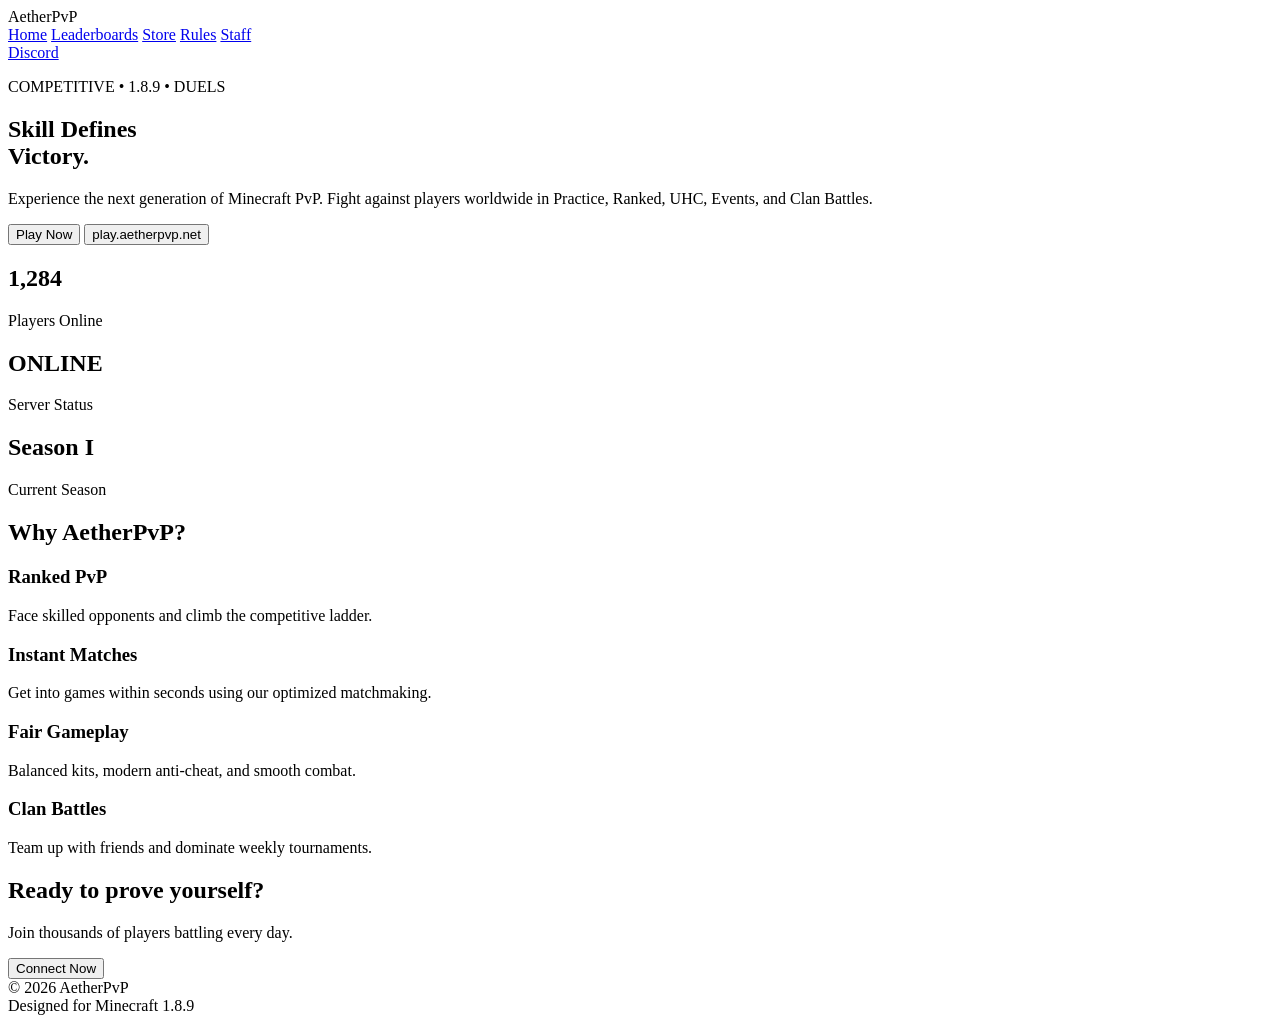
==== index.html @ a4ccf9c7 "Create index.html Add initial homepage" ====
<!DOCTYPE html>
<html lang="en">
<head>
    <meta charset="UTF-8">
    <meta name="viewport" content="width=device-width, initial-scale=1.0">

    <title>AetherPvP | Competitive 1.8.9 PvP</title>

    <link rel="preconnect" href="https://fonts.googleapis.com">
    <link rel="preconnect" href="https://fonts.gstatic.com" crossorigin>

    <link href="https://fonts.googleapis.com/css2?family=Inter:wght@300;400;500;600;700;800&display=swap" rel="stylesheet">

    <link rel="stylesheet" href="assets/css/style.css">
</head>

<body>

<div class="background"></div>

<header>

    <div class="logo">
        Aether<span>PvP</span>
    </div>

    <nav>

        <a href="#">Home</a>
        <a href="#">Leaderboards</a>
        <a href="#">Store</a>
        <a href="#">Rules</a>
        <a href="#">Staff</a>

    </nav>

    <a href="#" class="discord-btn">
        Discord
    </a>

</header>

<section class="hero">

    <div class="hero-content">

        <p class="small-title">
            COMPETITIVE • 1.8.9 • DUELS
        </p>

        <h1>
            Skill Defines<br>Victory.
        </h1>

        <p class="description">

            Experience the next generation of Minecraft PvP.

            Fight against players worldwide in Practice,
            Ranked, UHC, Events, and Clan Battles.

        </p>

        <div class="buttons">

            <button class="play-btn">
                Play Now
            </button>

            <button class="copy-btn" id="copyIP">
                play.aetherpvp.net
            </button>

        </div>

    </div>

</section>

<section class="stats">

    <div class="card">

        <h2 id="playerCount">
            1,284
        </h2>

        <p>
            Players Online
        </p>

    </div>

    <div class="card">

        <h2>
            ONLINE
        </h2>

        <p>
            Server Status
        </p>

    </div>

    <div class="card">

        <h2>
            Season I
        </h2>

        <p>
            Current Season
        </p>

    </div>

</section>

<section class="features">

    <h2>
        Why AetherPvP?
    </h2>

    <div class="feature-grid">

        <div class="feature">

            <h3>
                Ranked PvP
            </h3>

            <p>

                Face skilled opponents and climb the competitive ladder.

            </p>

        </div>

        <div class="feature">

            <h3>
                Instant Matches
            </h3>

            <p>

                Get into games within seconds using our optimized matchmaking.

            </p>

        </div>

        <div class="feature">

            <h3>
                Fair Gameplay
            </h3>

            <p>

                Balanced kits, modern anti-cheat, and smooth combat.

            </p>

        </div>

        <div class="feature">

            <h3>
                Clan Battles
            </h3>

            <p>

                Team up with friends and dominate weekly tournaments.

            </p>

        </div>

    </div>

</section>

<section class="join">

    <h2>

        Ready to prove yourself?

    </h2>

    <p>

        Join thousands of players battling every day.

    </p>

    <button class="big-play">

        Connect Now

    </button>

</section>

<footer>

    <div>

        © 2026 AetherPvP

    </div>

    <div>

        Designed for Minecraft 1.8.9

    </div>

</footer>

<script src="assets/js/script.js"></script>

</body>
</html>
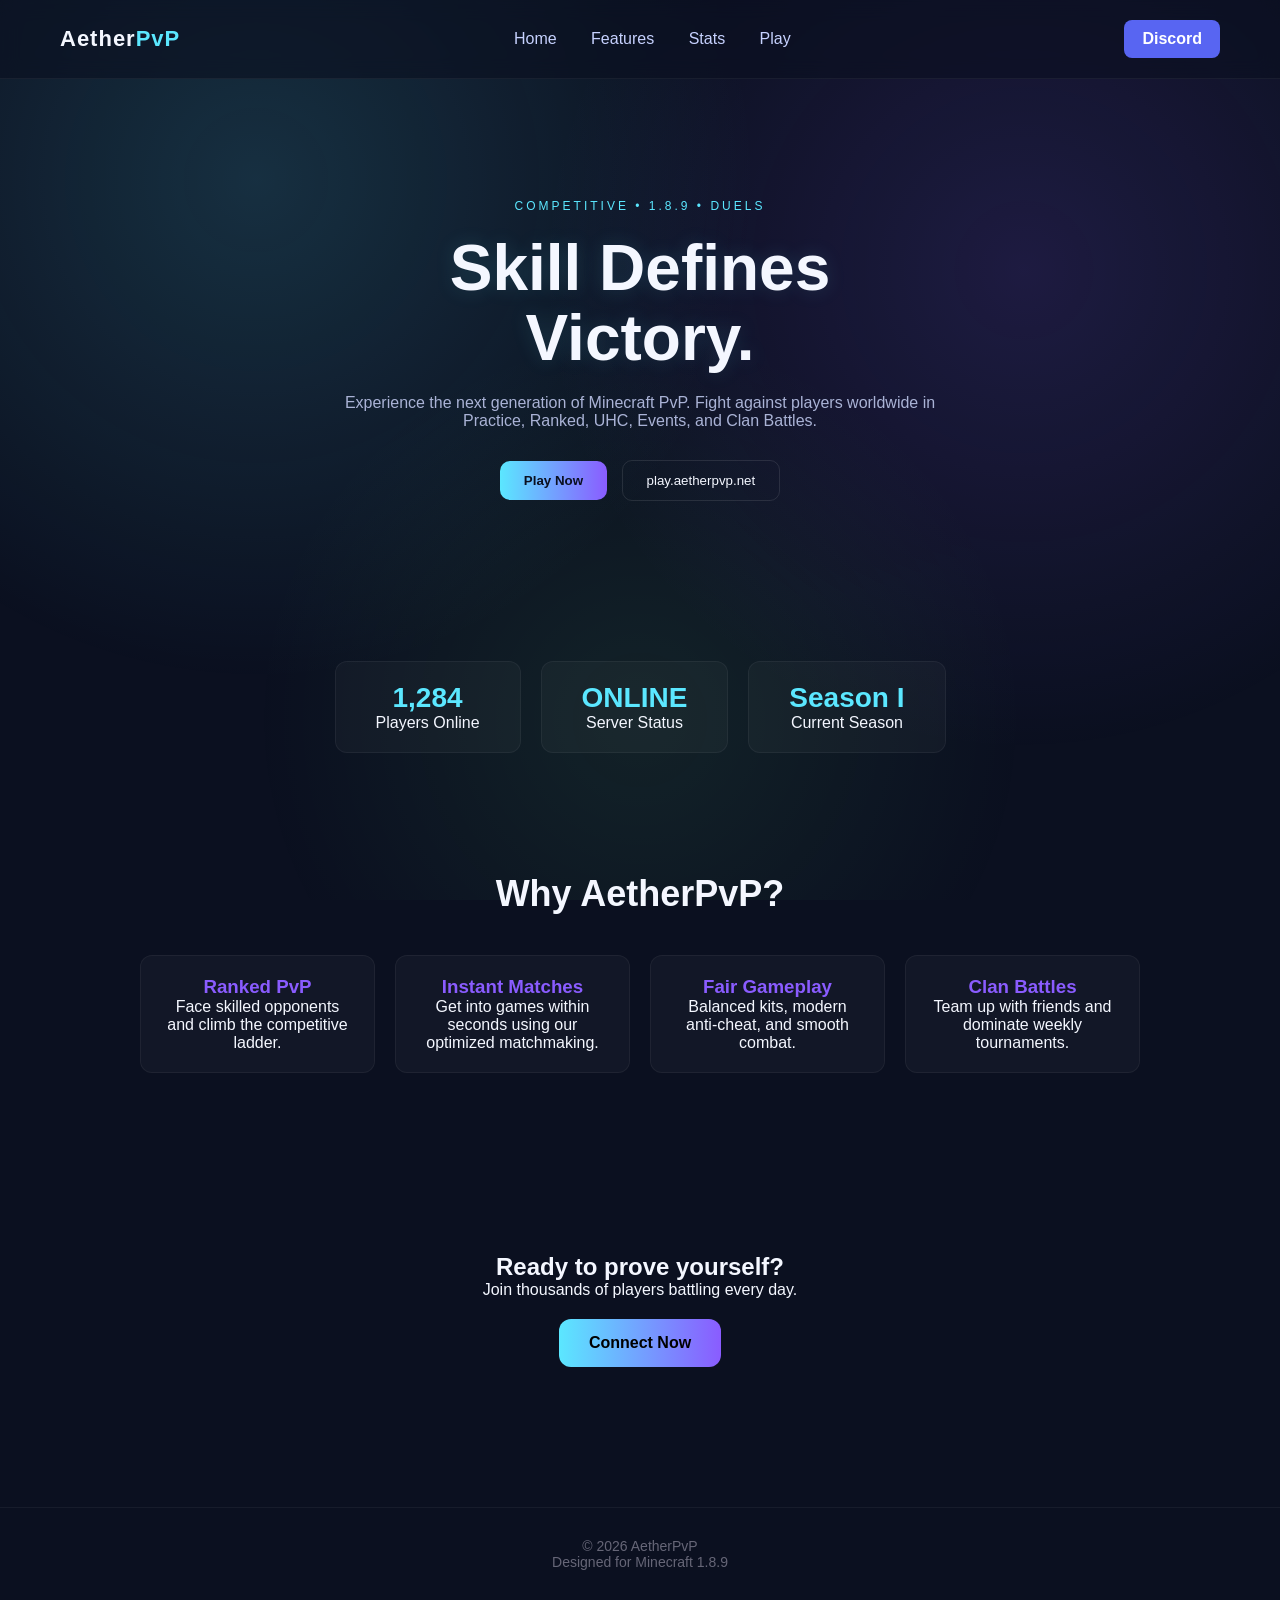
==== commit 4de59184: "Update index.html" ====
--- a/index.html
+++ b/index.html
@@ -24,15 +24,12 @@
         Aether<span>PvP</span>
     </div>
 
-    <nav>
-
-        <a href="#">Home</a>
-        <a href="#">Leaderboards</a>
-        <a href="#">Store</a>
-        <a href="#">Rules</a>
-        <a href="#">Staff</a>
-
-    </nav>
+   <nav>
+    <a href="#home">Home</a>
+    <a href="#features">Features</a>
+    <a href="#stats">Stats</a>
+    <a href="#join">Play</a>
+</nav>
 
     <a href="#" class="discord-btn">
         Discord
@@ -40,7 +37,7 @@
 
 </header>
 
-<section class="hero">
+<section class="hero" id="home">
 
     <div class="hero-content">
 
@@ -77,7 +74,7 @@
 
 </section>
 
-<section class="stats">
+<section class="stats" id="stats">
 
     <div class="card">
 
@@ -117,7 +114,7 @@
 
 </section>
 
-<section class="features">
+<section class="features" id="features">
 
     <h2>
         Why AetherPvP?
@@ -185,7 +182,7 @@
 
 </section>
 
-<section class="join">
+<section class="join" id="join">
 
     <h2>
 
--- a/assets/css/style.css
+++ b/assets/css/style.css
@@ -0,0 +1,288 @@
+/* =========================
+   AETHERPVP GLOBAL STYLE
+   ========================= */
+
+* {
+    margin: 0;
+    padding: 0;
+    box-sizing: border-box;
+    font-family: 'Inter', sans-serif;
+}
+
+body {
+    background: #0B1020;
+    color: #F4F7FF;
+    overflow-x: hidden;
+}
+
+/* Background glow */
+.background {
+    position: fixed;
+    top: 0;
+    left: 0;
+    width: 100%;
+    height: 100%;
+    background: radial-gradient(circle at 20% 20%, rgba(91,231,255,0.15), transparent 40%),
+                radial-gradient(circle at 80% 30%, rgba(138,92,255,0.15), transparent 40%),
+                radial-gradient(circle at 50% 80%, rgba(109,255,138,0.08), transparent 40%);
+    z-index: -1;
+}
+
+/* =========================
+   HEADER
+   ========================= */
+
+header {
+    display: flex;
+    justify-content: space-between;
+    align-items: center;
+    padding: 20px 60px;
+    position: sticky;
+    top: 0;
+    backdrop-filter: blur(10px);
+    background: rgba(11, 16, 32, 0.6);
+    border-bottom: 1px solid rgba(255,255,255,0.05);
+}
+
+.logo {
+    font-size: 22px;
+    font-weight: 800;
+    letter-spacing: 1px;
+}
+
+.logo span {
+    color: #5BE7FF;
+}
+
+nav a {
+    margin: 0 15px;
+    text-decoration: none;
+    color: #C7D2FF;
+    font-weight: 500;
+    transition: 0.2s;
+}
+
+nav a:hover {
+    color: #5BE7FF;
+}
+
+.discord-btn {
+    padding: 10px 18px;
+    background: #5865F2;
+    border-radius: 8px;
+    text-decoration: none;
+    color: white;
+    font-weight: 600;
+    transition: 0.2s;
+}
+
+.discord-btn:hover {
+    transform: translateY(-2px);
+}
+
+/* =========================
+   HERO
+   ========================= */
+
+.hero {
+    display: flex;
+    justify-content: center;
+    align-items: center;
+    text-align: center;
+    padding: 120px 20px;
+}
+
+.small-title {
+    color: #5BE7FF;
+    letter-spacing: 3px;
+    font-size: 12px;
+    margin-bottom: 20px;
+}
+
+.hero h1 {
+    font-size: 64px;
+    font-weight: 800;
+    line-height: 1.1;
+}
+
+.description {
+    margin-top: 20px;
+    color: #AAB3D6;
+    max-width: 600px;
+    margin-left: auto;
+    margin-right: auto;
+}
+
+.buttons {
+    margin-top: 30px;
+}
+
+.play-btn {
+    padding: 12px 24px;
+    border: none;
+    background: linear-gradient(90deg, #5BE7FF, #8A5CFF);
+    color: #0B1020;
+    font-weight: 700;
+    border-radius: 10px;
+    cursor: pointer;
+    margin-right: 10px;
+}
+
+.copy-btn {
+    padding: 12px 24px;
+    border: 1px solid rgba(255,255,255,0.1);
+    background: transparent;
+    color: #F4F7FF;
+    border-radius: 10px;
+    cursor: pointer;
+}
+
+/* =========================
+   STATS
+   ========================= */
+
+.stats {
+    display: flex;
+    justify-content: center;
+    gap: 20px;
+    padding: 40px 20px;
+    flex-wrap: wrap;
+}
+
+.card {
+    background: rgba(255,255,255,0.03);
+    border: 1px solid rgba(255,255,255,0.05);
+    padding: 20px 40px;
+    border-radius: 12px;
+    text-align: center;
+    min-width: 180px;
+}
+
+.card h2 {
+    font-size: 28px;
+    color: #5BE7FF;
+}
+
+/* =========================
+   FEATURES
+   ========================= */
+
+.features {
+    padding: 80px 20px;
+    text-align: center;
+}
+
+.features h2 {
+    font-size: 36px;
+    margin-bottom: 40px;
+}
+
+.feature-grid {
+    display: grid;
+    grid-template-columns: repeat(auto-fit, minmax(220px, 1fr));
+    gap: 20px;
+    max-width: 1000px;
+    margin: auto;
+}
+
+.feature {
+    background: rgba(255,255,255,0.03);
+    padding: 20px;
+    border-radius: 12px;
+    border: 1px solid rgba(255,255,255,0.05);
+}
+
+.feature h3 {
+    color: #8A5CFF;
+}
+
+/* =========================
+   JOIN SECTION
+   ========================= */
+
+.join {
+    text-align: center;
+    padding: 100px 20px;
+}
+
+.big-play {
+    margin-top: 20px;
+    padding: 15px 30px;
+    font-size: 16px;
+    font-weight: 700;
+    border: none;
+    border-radius: 12px;
+    background: linear-gradient(90deg, #5BE7FF, #8A5CFF);
+    cursor: pointer;
+}
+
+/* =========================
+   FOOTER
+   ========================= */
+
+footer {
+    text-align: center;
+    padding: 30px;
+    color: #667;
+    font-size: 14px;
+    border-top: 1px solid rgba(255,255,255,0.05);
+    margin-top: 40px;
+}
+
+/* =========================
+   RESPONSIVE
+   ========================= */
+
+@media (max-width: 768px) {
+    header {
+        flex-direction: column;
+        gap: 10px;
+    }
+
+    .hero h1 {
+        font-size: 40px;
+    }
+
+    nav {
+        display: flex;
+        flex-wrap: wrap;
+        justify-content: center;
+    }
+}
+/* =========================
+   EXTRA POLISH LAYER
+   ========================= */
+
+button {
+    transition: all 0.2s ease;
+}
+
+button:hover {
+    transform: translateY(-2px);
+    filter: brightness(1.1);
+}
+
+.feature, .card {
+    transition: transform 0.3s ease, box-shadow 0.3s ease;
+}
+
+.feature:hover, .card:hover {
+    transform: translateY(-5px);
+    box-shadow: 0 10px 30px rgba(91, 231, 255, 0.1);
+}
+
+/* glow text effect */
+.hero h1 {
+    text-shadow: 0 0 20px rgba(91, 231, 255, 0.15);
+}
+
+/* animated background pulse */
+@keyframes pulse {
+    0% { opacity: 0.4; }
+    50% { opacity: 0.7; }
+    100% { opacity: 0.4; }
+}
+
+.background {
+    animation: pulse 6s infinite ease-in-out;
+}
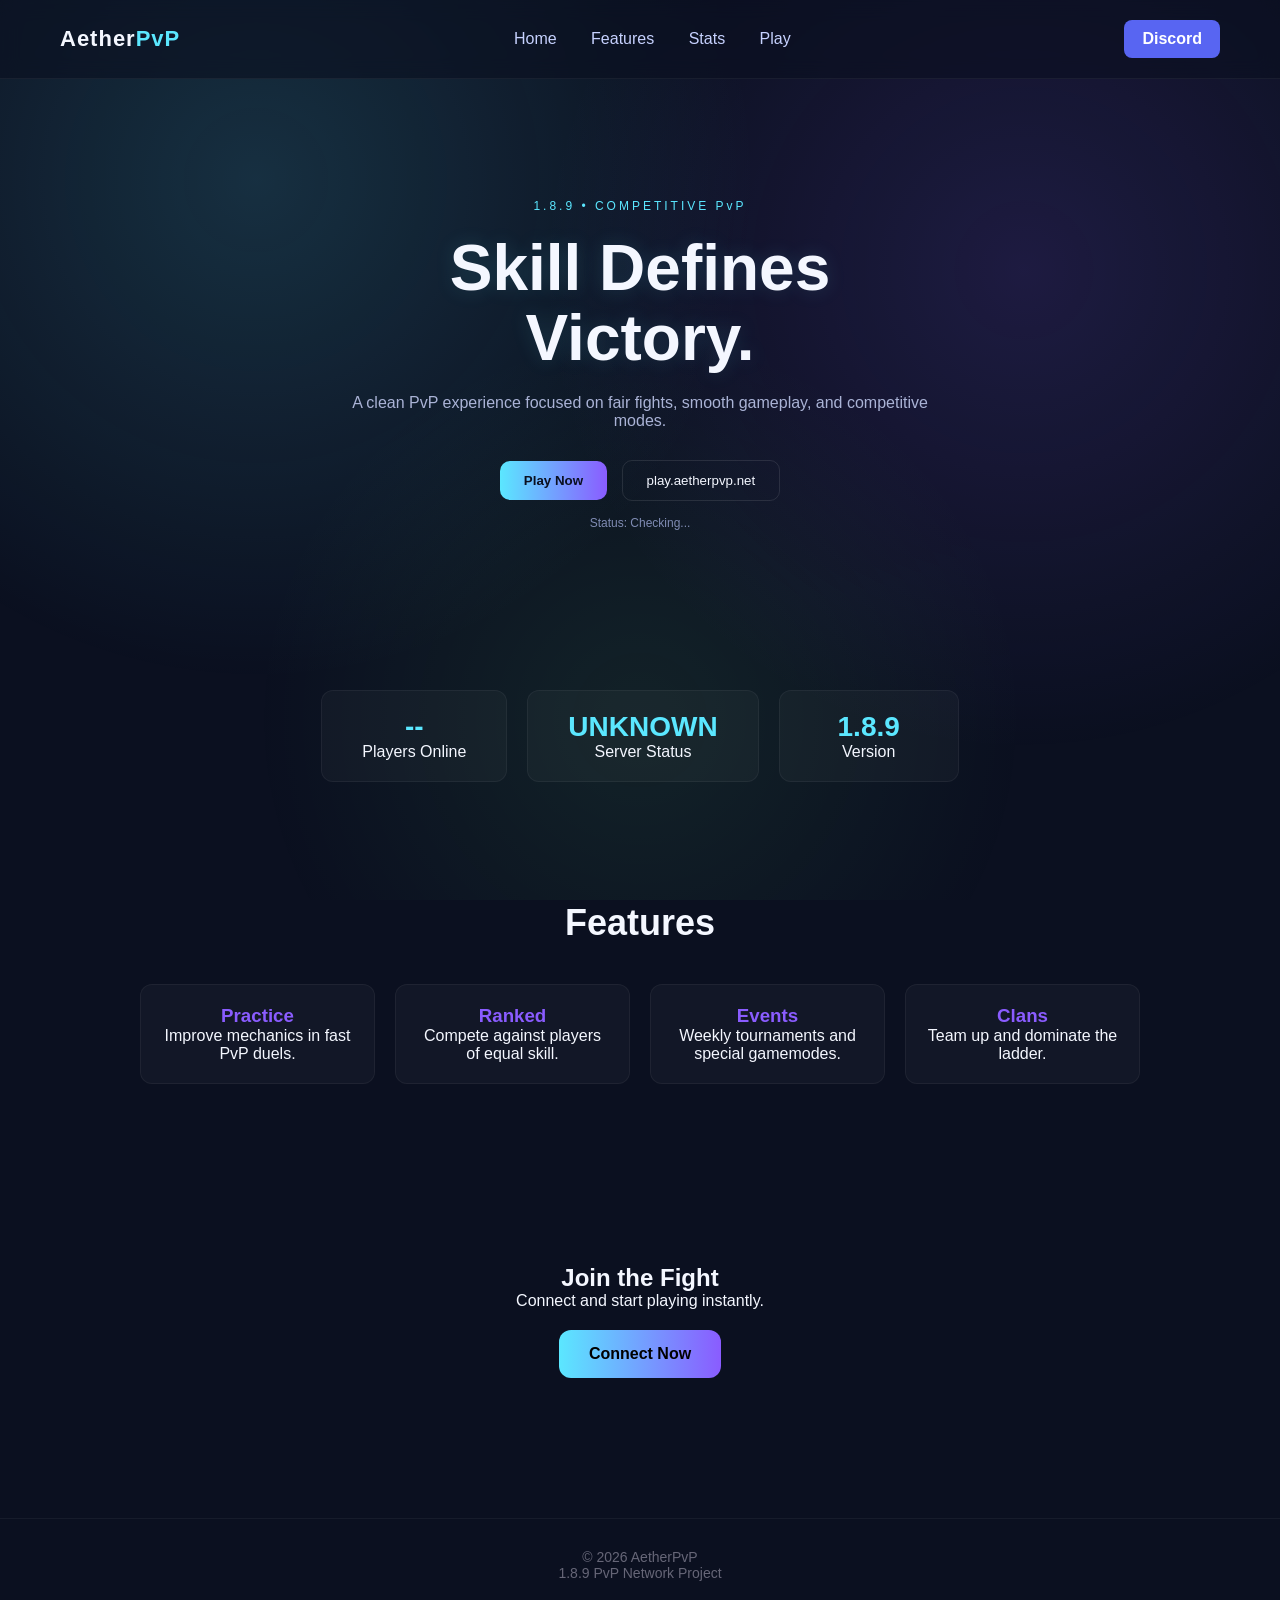
==== commit f385f965: "Update index.html" ====
--- a/index.html
+++ b/index.html
@@ -4,14 +4,12 @@
     <meta charset="UTF-8">
     <meta name="viewport" content="width=device-width, initial-scale=1.0">
 
-    <title>AetherPvP | Competitive 1.8.9 PvP</title>
-
-    <link rel="preconnect" href="https://fonts.googleapis.com">
-    <link rel="preconnect" href="https://fonts.gstatic.com" crossorigin>
+    <title>AetherPvP | 1.8.9 PvP Network</title>
 
     <link href="https://fonts.googleapis.com/css2?family=Inter:wght@300;400;500;600;700;800&display=swap" rel="stylesheet">
+    <link rel="stylesheet" href="assets/css/style.css">
 
-    <link rel="stylesheet" href="assets/css/style.css">
+    <meta name="theme-color" content="#0B1020">
 </head>
 
 <body>
@@ -19,56 +17,38 @@
 <div class="background"></div>
 
 <header>
+    <div class="logo">Aether<span>PvP</span></div>
 
-    <div class="logo">
-        Aether<span>PvP</span>
-    </div>
+    <nav>
+        <a href="#home">Home</a>
+        <a href="#features">Features</a>
+        <a href="#stats">Stats</a>
+        <a href="#join">Play</a>
+    </nav>
 
-   <nav>
-    <a href="#home">Home</a>
-    <a href="#features">Features</a>
-    <a href="#stats">Stats</a>
-    <a href="#join">Play</a>
-</nav>
-
-    <a href="#" class="discord-btn">
-        Discord
-    </a>
-
+    <a href="#" class="discord-btn">Discord</a>
 </header>
 
 <section class="hero" id="home">
 
     <div class="hero-content">
 
-        <p class="small-title">
-            COMPETITIVE • 1.8.9 • DUELS
-        </p>
+        <p class="small-title">1.8.9 • COMPETITIVE PvP</p>
 
-        <h1>
-            Skill Defines<br>Victory.
-        </h1>
+        <h1>Skill Defines<br>Victory.</h1>
 
         <p class="description">
-
-            Experience the next generation of Minecraft PvP.
-
-            Fight against players worldwide in Practice,
-            Ranked, UHC, Events, and Clan Battles.
-
+            A clean PvP experience focused on fair fights, smooth gameplay, and competitive modes.
         </p>
 
         <div class="buttons">
+            <button class="play-btn">Play Now</button>
+            <button class="copy-btn" id="copyIP">play.aetherpvp.net</button>
+        </div>
 
-            <button class="play-btn">
-                Play Now
-            </button>
-
-            <button class="copy-btn" id="copyIP">
-                play.aetherpvp.net
-            </button>
-
-        </div>
+        <p style="margin-top:15px;color:#7f8bb3;font-size:12px;">
+            Status: <span id="serverStatus">Checking...</span>
+        </p>
 
     </div>
 
@@ -77,105 +57,46 @@
 <section class="stats" id="stats">
 
     <div class="card">
-
-        <h2 id="playerCount">
-            1,284
-        </h2>
-
-        <p>
-            Players Online
-        </p>
-
+        <h2 id="playerCount">--</h2>
+        <p>Players Online</p>
     </div>
 
     <div class="card">
-
-        <h2>
-            ONLINE
-        </h2>
-
-        <p>
-            Server Status
-        </p>
-
+        <h2 id="statusText">UNKNOWN</h2>
+        <p>Server Status</p>
     </div>
 
     <div class="card">
-
-        <h2>
-            Season I
-        </h2>
-
-        <p>
-            Current Season
-        </p>
-
+        <h2>1.8.9</h2>
+        <p>Version</p>
     </div>
 
 </section>
 
 <section class="features" id="features">
 
-    <h2>
-        Why AetherPvP?
-    </h2>
+    <h2>Features</h2>
 
     <div class="feature-grid">
 
         <div class="feature">
-
-            <h3>
-                Ranked PvP
-            </h3>
-
-            <p>
-
-                Face skilled opponents and climb the competitive ladder.
-
-            </p>
-
+            <h3>Practice</h3>
+            <p>Improve mechanics in fast PvP duels.</p>
         </div>
 
         <div class="feature">
-
-            <h3>
-                Instant Matches
-            </h3>
-
-            <p>
-
-                Get into games within seconds using our optimized matchmaking.
-
-            </p>
-
+            <h3>Ranked</h3>
+            <p>Compete against players of equal skill.</p>
         </div>
 
         <div class="feature">
-
-            <h3>
-                Fair Gameplay
-            </h3>
-
-            <p>
-
-                Balanced kits, modern anti-cheat, and smooth combat.
-
-            </p>
-
+            <h3>Events</h3>
+            <p>Weekly tournaments and special gamemodes.</p>
         </div>
 
         <div class="feature">
-
-            <h3>
-                Clan Battles
-            </h3>
-
-            <p>
-
-                Team up with friends and dominate weekly tournaments.
-
-            </p>
-
+            <h3>Clans</h3>
+            <p>Team up and dominate the ladder.</p>
         </div>
 
     </div>
@@ -184,40 +105,16 @@
 
 <section class="join" id="join">
 
-    <h2>
+    <h2>Join the Fight</h2>
+    <p>Connect and start playing instantly.</p>
 
-        Ready to prove yourself?
-
-    </h2>
-
-    <p>
-
-        Join thousands of players battling every day.
-
-    </p>
-
-    <button class="big-play">
-
-        Connect Now
-
-    </button>
+    <button class="big-play">Connect Now</button>
 
 </section>
 
 <footer>
-
-    <div>
-
-        © 2026 AetherPvP
-
-    </div>
-
-    <div>
-
-        Designed for Minecraft 1.8.9
-
-    </div>
-
+    <div>© 2026 AetherPvP</div>
+    <div>1.8.9 PvP Network Project</div>
 </footer>
 
 <script src="assets/js/script.js"></script>
--- a/assets/css/style.css
+++ b/assets/css/style.css
@@ -286,3 +286,6 @@
 .background {
     animation: pulse 6s infinite ease-in-out;
 }
+html {
+    scroll-behavior: smooth;
+}
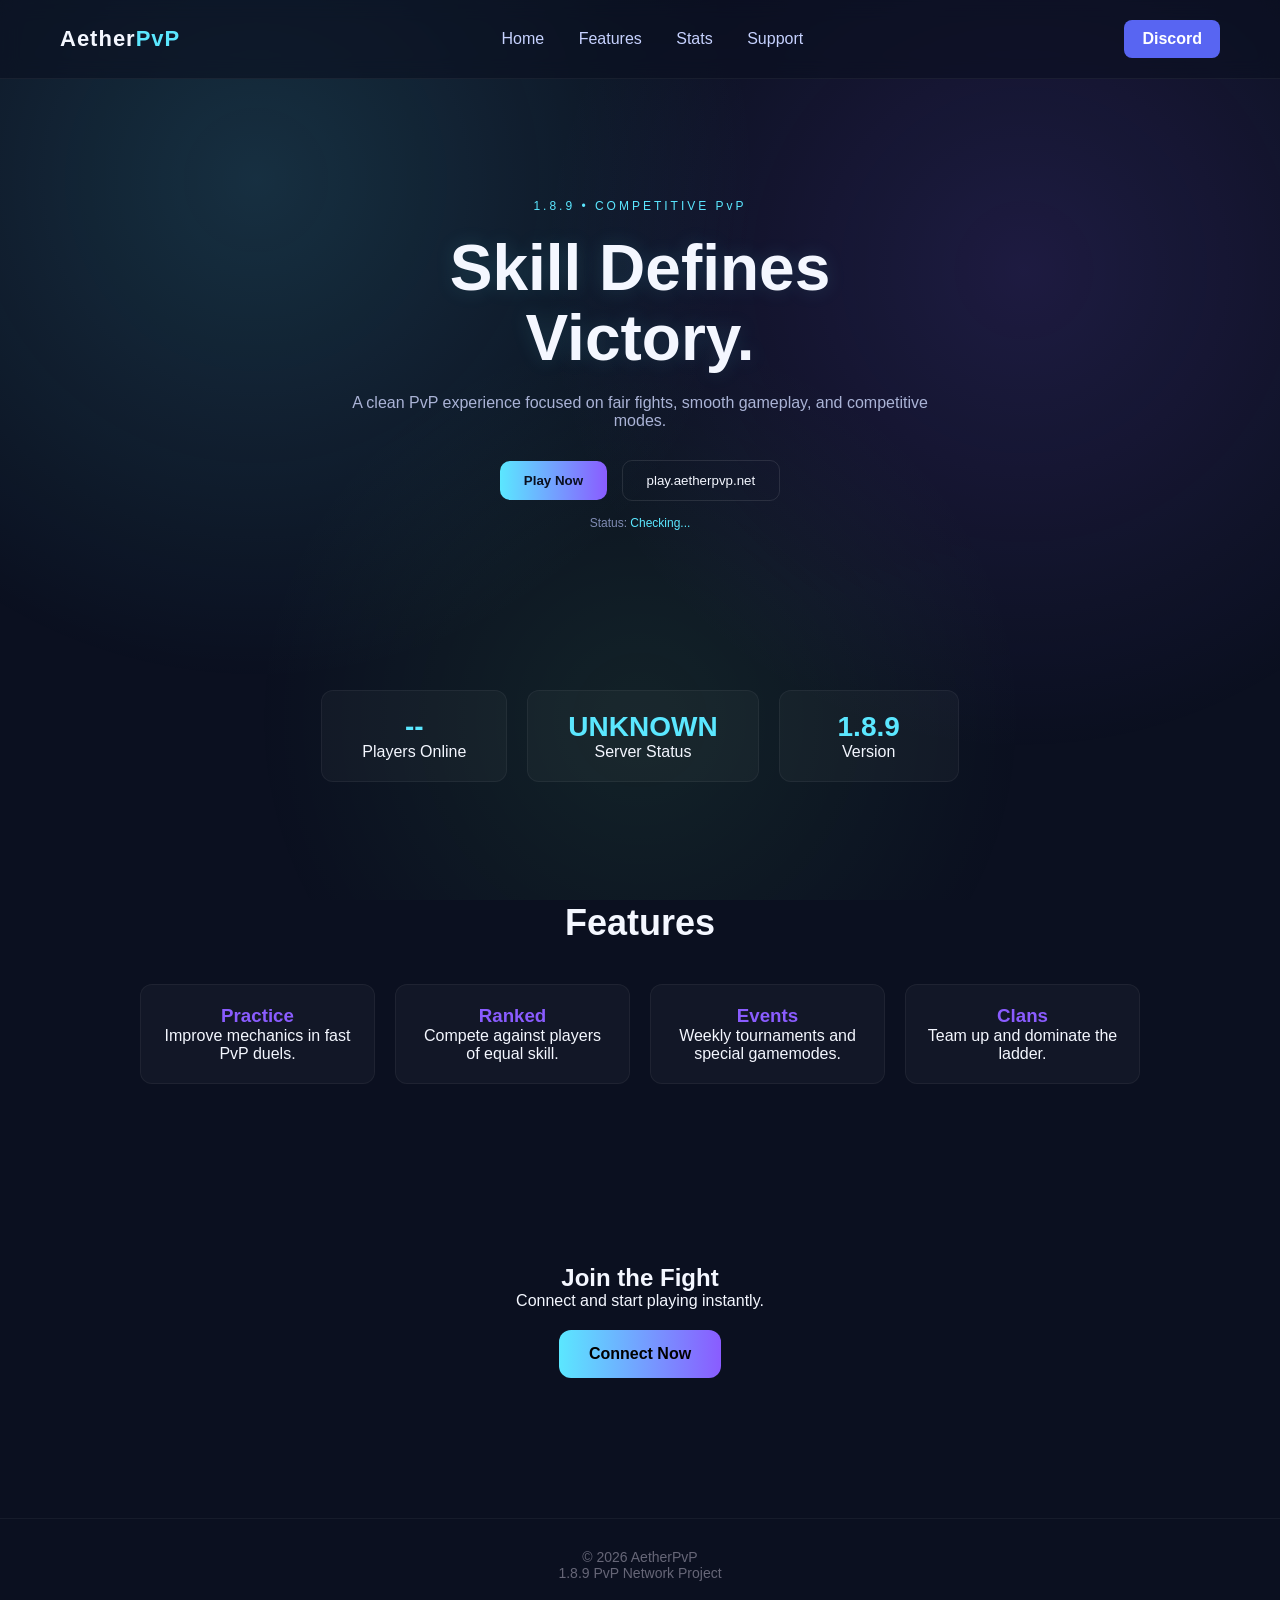
==== commit 1c8097fe: "Update index.html" ====
--- a/index.html
+++ b/index.html
@@ -20,11 +20,11 @@
     <div class="logo">Aether<span>PvP</span></div>
 
     <nav>
-        <a href="#home">Home</a>
-        <a href="#features">Features</a>
-        <a href="#stats">Stats</a>
-        <a href="#join">Play</a>
-    </nav>
+    <a href="index.html">Home</a>
+    <a href="features.html">Features</a>
+    <a href="stats.html">Stats</a>
+    <a href="support.html">Support</a>
+</nav>
 
     <a href="#" class="discord-btn">Discord</a>
 </header>
--- a/assets/css/style.css
+++ b/assets/css/style.css
@@ -289,3 +289,67 @@
 html {
     scroll-behavior: smooth;
 }
+/* --- SIMPLE POLISH UPGRADES --- */
+
+#serverStatus {
+    color: #5BE7FF;
+}
+
+.big-play:hover,
+.play-btn:hover,
+.copy-btn:hover {
+    transform: translateY(-2px);
+    filter: brightness(1.1);
+    transition: 0.2s;
+}
+
+nav a {
+    position: relative;
+}
+
+nav a::after {
+    content: "";
+    position: absolute;
+    bottom: -5px;
+    left: 0;
+    width: 0%;
+    height: 2px;
+    background: #5BE7FF;
+    transition: 0.2s;
+}
+
+nav a:hover::after {
+    width: 100%;
+}
+/* ===== PAGE SYSTEM ===== */
+
+.page {
+    padding: 60px;
+    background: #0B1020;
+    color: white;
+    font-family: Inter;
+}
+
+.page h1 {
+    margin-bottom: 30px;
+}
+
+.page-card {
+    background: rgba(255,255,255,0.04);
+    padding: 20px;
+    margin-bottom: 20px;
+    border-radius: 12px;
+    border: 1px solid rgba(255,255,255,0.08);
+}
+
+.page-card input,
+.page-card textarea,
+.page-card select {
+    width: 100%;
+    padding: 10px;
+    margin-top: 10px;
+    background: #11182b;
+    border: 1px solid #2a3555;
+    color: white;
+    border-radius: 8px;
+}
